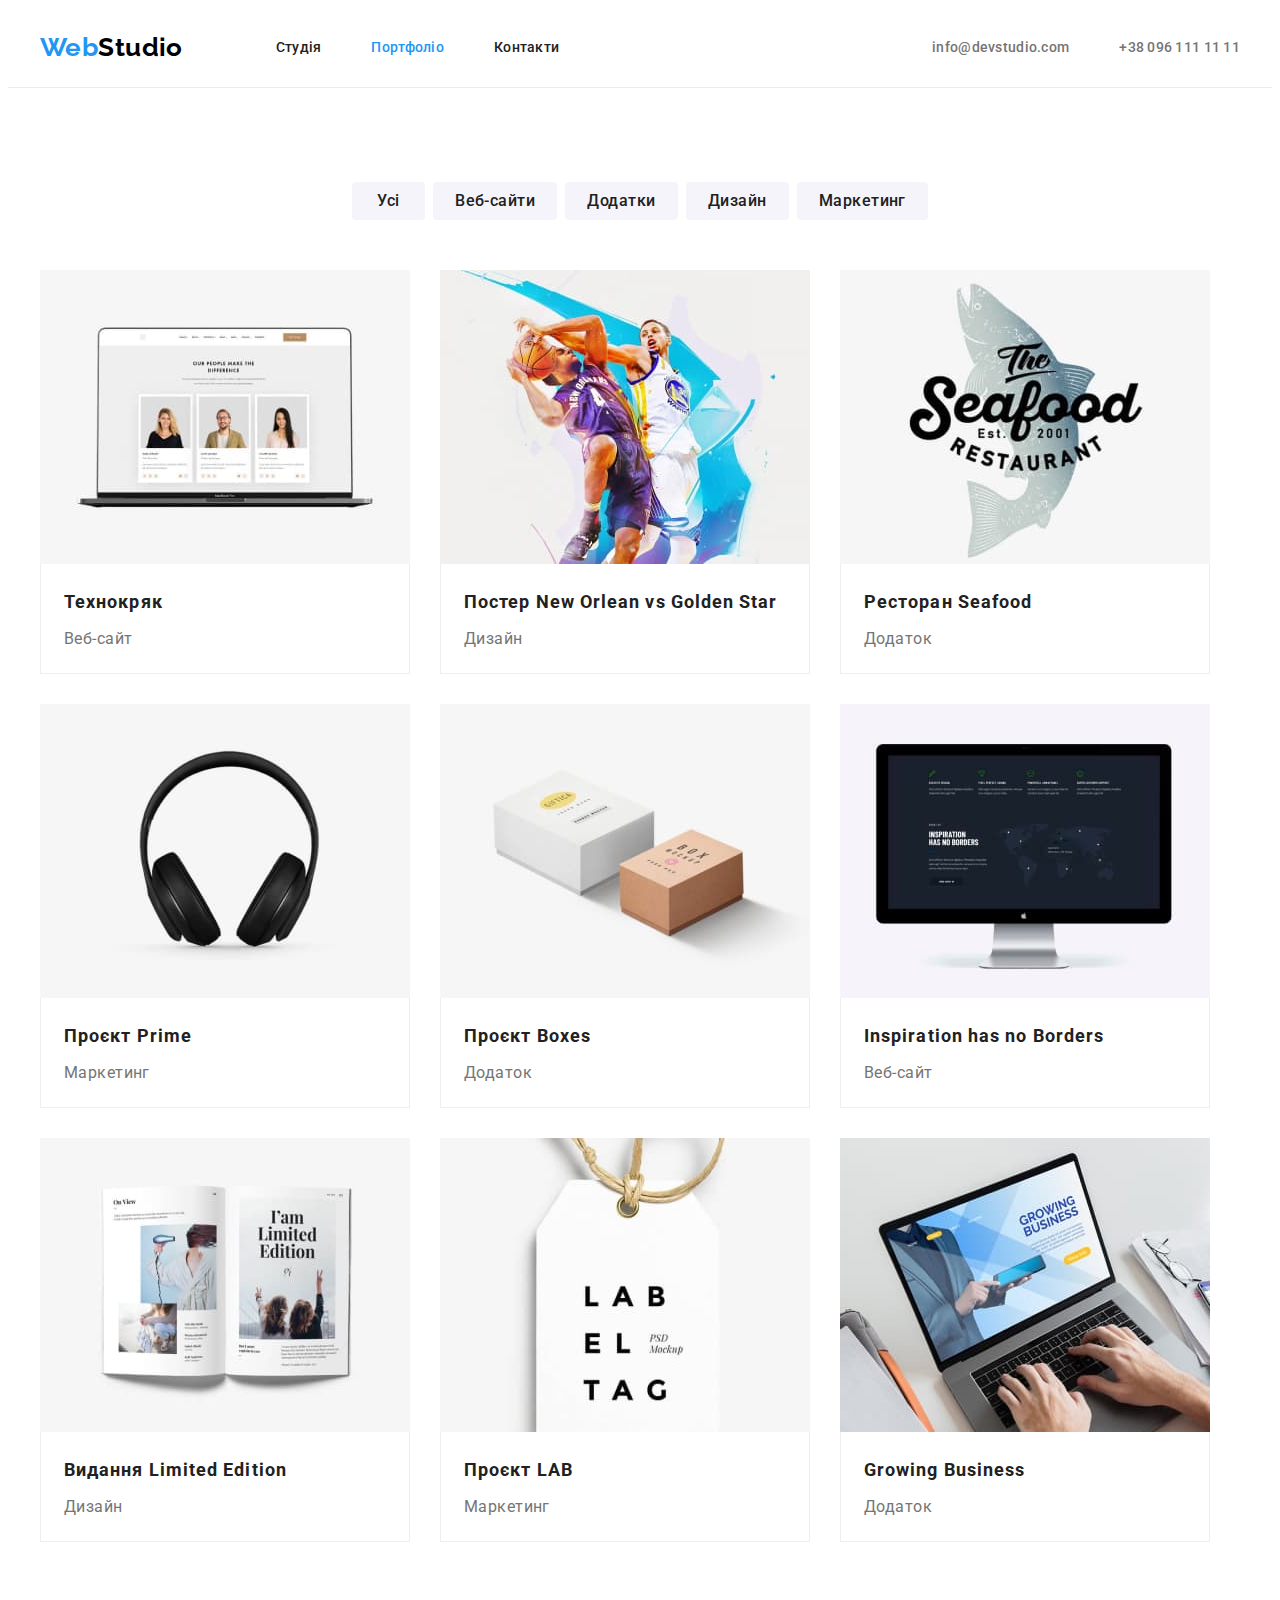
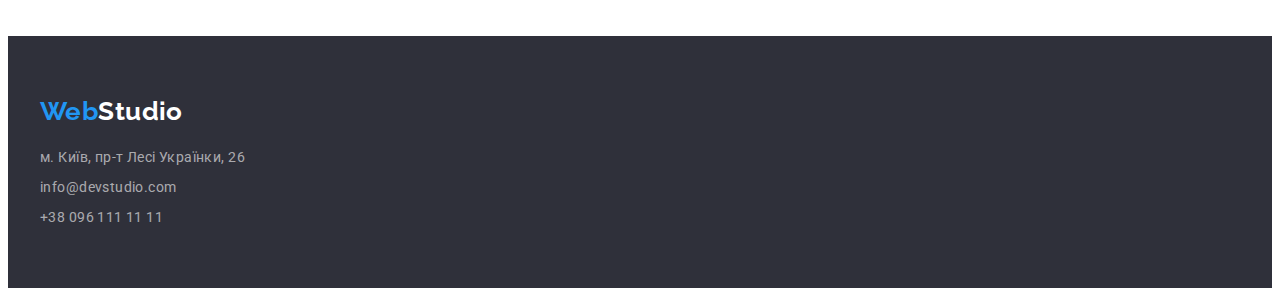
==== portfolio.html @ bfa60192 "Initial commit" ====
<!DOCTYPE html>
<html lang="uk">
  <head>
    <meta charset="UTF-8" />
    <meta http-equiv="X-UA-Compatible" content="IE=edge" />
    <meta name="viewport" content="width=device-width, initial-scale=1.0" />
    <title>WebStudio</title>

    <link
      rel="stylesheet"
      href="https://cdnjs.cloudflare.com/ajax/libs/modern-normalize/1.1.0/modern-normalize.min.css"
      integrity="sha512-wpPYUAdjBVSE4KJnH1VR1HeZfpl1ub8YT/NKx4PuQ5NmX2tKuGu6U/JRp5y+Y8XG2tV+wKQpNHVUX03MfMFn9Q=="
      crossorigin="anonymous"
      referrerpolicy="no-referrer"
    />

    <link rel="preconnect" href="https://fonts.googleapis.com" />
    <link rel="preconnect" href="https://fonts.gstatic.com" crossorigin />
    <link
      href="https://fonts.googleapis.com/css2?family=Raleway:wght@700&family=Roboto:wght@400;500;700;900&display=swap"
      rel="stylesheet"
    />

    <link rel="stylesheet" href="./css/styles.css" />
  </head>
  <body>
    <!-- Header -->
    <header class="header">
      <div class="container">
        <a href="./index.html" class="logo link"
          ><span class="logo-brand-color">Web</span><span class="logo-black-color">Studio</span></a
        >

        <nav class="site-nav">
          <ul class="site-nav-list list">
            <li class="site-nav-item"><a href="./index.html" class="link">Студія</a></li>
            <li class="site-nav-item">
              <a href="./portfolio.html" class="link current">Портфоліо</a>
            </li>
            <li class="site-nav-item"><a href="" class="link">Контакти</a></li>
          </ul>
        </nav>

        <ul class="auth-nav list">
          <li class="auth-nav-item">
            <a href="mailto:info@devstudio.com" class="link">info@devstudio.com</a>
          </li>
          <li class="auth-nav-item">
            <a href="tel:+380961111111" class="link">+38 096 111 11 11</a>
          </li>
        </ul>
      </div>
    </header>

    <!-- Main -->
    <main>
      <!-- Portfolio -->
      <section class="portfolio section">
        <div class="portfolio-container container">
          <!-- Hidden header -->
          <h1 class="portfolio-title visually-hidden">Наші проекти</h1>
          <!-- Hidden header -->
          <ul class="list portfolio-btn-container">
            <li class="portfolio-btn-item">
              <button type="button" class="portfolio-btn button">Усі</button>
            </li>
            <li class="portfolio-btn-item">
              <button type="button" class="portfolio-btn button">Веб-сайти</button>
            </li>
            <li class="portfolio-btn-item">
              <button type="button" class="portfolio-btn button">Додатки</button>
            </li>
            <li class="portfolio-btn-item">
              <button type="button" class="portfolio-btn button">Дизайн</button>
            </li>
            <li class="portfolio-btn-item">
              <button type="button" class="portfolio-btn button">Маркетинг</button>
            </li>
          </ul>
          <ul class="list cards-set">
            <li class="cards-set-item">
              <a href="" class="link">
                <img
                  src="./images/portfolio-project-1.jpg"
                  alt="Презентація членів команди на екрані ноутбуку"
                  width="370"
                  height="294"
                  class="potfolio-img"
                />
                <div class="portfolio-content">
                  <h2 class="portfolio-subtitle">Технокряк</h2>
                  <p class="portfolio-text">Веб-сайт</p>
                </div>
              </a>
            </li>
            <li class="cards-set-item">
              <a href="" class="link">
                <img
                  src="./images/portfolio-project-2.jpg"
                  alt="Баскетболисти"
                  width="370"
                  height="294"
                  class="potfolio-img"
                />
                <div class="portfolio-content">
                  <h2 class="portfolio-subtitle">Постер New Orlean vs Golden Star</h2>
                  <p class="portfolio-text">Дизайн</p>
                </div>
              </a>
            </li>
            <li class="cards-set-item">
              <a href="" class="link">
                <img
                  src="./images/portfolio-project-3.jpg"
                  alt="Акула та назва ресторану"
                  width="370"
                  height="294"
                  class="potfolio-img"
                />
                <div class="portfolio-content">
                  <h2 class="portfolio-subtitle">Ресторан Seafood</h2>
                  <p class="portfolio-text">Додаток</p>
                </div>
              </a>
            </li>
            <li class="cards-set-item">
              <a href="" class="link">
                <img
                  src="./images/portfolio-project-4.jpg"
                  alt="Навушники"
                  width="370"
                  height="294"
                  class="potfolio-img"
                />
                <div class="portfolio-content">
                  <h2 class="portfolio-subtitle">Проєкт Prime</h2>
                  <p class="portfolio-text">Маркетинг</p>
                </div>
              </a>
            </li>
            <li class="cards-set-item">
              <a href="" class="link">
                <img
                  src="./images/portfolio-project-5.jpg"
                  alt="Дві коробки різного кольору"
                  width="370"
                  height="294"
                  class="potfolio-img"
                />
                <div class="portfolio-content">
                  <h2 class="portfolio-subtitle">Проєкт Boxes</h2>
                  <p class="portfolio-text">Додаток</p>
                </div>
              </a>
            </li>
            <li class="cards-set-item">
              <a href="" class="link">
                <img
                  src="./images/portfolio-project-6.jpg"
                  alt="Монітор із включеною презентацією"
                  width="370"
                  height="294"
                  class="potfolio-img"
                />
                <div class="portfolio-content">
                  <h2 class="portfolio-subtitle">Inspiration has no Borders</h2>
                  <p class="portfolio-text">Веб-сайт</p>
                </div>
              </a>
            </li>
            <li class="cards-set-item">
              <a href="" class="link">
                <img
                  src="./images/portfolio-project-7.jpg"
                  alt="Відкритий журнал"
                  width="370"
                  height="294"
                  class="potfolio-img"
                />
                <div class="portfolio-content">
                  <h2 class="portfolio-subtitle">Видання Limited Edition</h2>
                  <p class="portfolio-text">Дизайн</p>
                </div>
              </a>
            </li>
            <li class="cards-set-item">
              <a href="" class="link">
                <img
                  src="./images/portfolio-project-8.jpg"
                  alt="Етикетка із назвою бренда"
                  width="370"
                  height="294"
                  class="potfolio-img"
                />
                <div class="portfolio-content">
                  <h2 class="portfolio-subtitle">Проєкт LAB</h2>
                  <p class="portfolio-text">Маркетинг</p>
                </div>
              </a>
            </li>
            <li class="cards-set-item">
              <a href="" class="link">
                <img
                  src="./images/portfolio-project-9.jpg"
                  alt="Людина працює за ноутбуком"
                  width="370"
                  height="294"
                  class="potfolio-img"
                />
                <div class="portfolio-content">
                  <h2 class="portfolio-subtitle">Growing Business</h2>
                  <p class="portfolio-text">Додаток</p>
                </div>
              </a>
            </li>
          </ul>
        </div>
      </section>
    </main>

    <!-- Footer -->

    <footer class="footer">
      <div class="container">
        <a href="./index.html" class="logo link footer-logo"
          ><span class="logo-brand-color">Web</span><span class="logo-white-color">Studio</span></a
        >
        <address class="address">
          <ul class="list">
            <li class="address-item">
              <a
                href="https://goo.gl/maps/5fsfiBMW47e9YTmSA"
                target="_blank"
                rel="noopener noreferrer nofollow"
                class="link"
                >м. Київ, пр-т Лесі Українки, 26</a
              >
            </li>
            <li class="address-item">
              <a href="mailto:info@devstudio.com" class="link">info@devstudio.com</a>
            </li>
            <li class="address-item">
              <a href="tel:+380961111111" class="link">+38 096 111 11 11</a>
            </li>
          </ul>
        </address>
      </div>
    </footer>
  </body>
</html>
---- css/styles.css ----
:root {
    --primary-color: #757575;
    --secondary-color: #212121;
    --brand-color: #2196F3;
    --logo-primary-color: #000000;
    --logo-secondary-color: #FFFFFF;
    --address-footer-color: rgba(255, 255, 255, 0.6);
    --hero-and-footer-background-color: #2F303A;
    --hero-btn-backhround-hover: #188CE8;
    --portfolio-btn-background-color: #F5F4FA;
    --primary-font-family: 'Roboto',
        sans-serif;
    --logo-font-family: 'Raleway',
        sans-serif;
    --indent: 30px;
    --cards-in-row: 3;
}

/* General */

/* Reset */

h1, h2, h3, h4, h5, h6, p {
    margin: 0;
    padding: 0;
}

.link {
    text-decoration: none;
    color: currentColor;
    display: block;
}

.list {
    display: block;
    list-style: none;
    margin: 0;
    padding: 0;
}

img {
    display: block;
    /* max-width: 100%;
    height: auto; */
}

/* END Reset */

body {
    color: var(--primary-color);

    font-family: var(--primary-font-family);
    font-size: 14px;
    letter-spacing: 0.03em;
}

.container {
    width: 1200px;
    padding-left: 15px;
    padding-right: 15px;
    margin-left: auto;
    margin-right: auto;
}

.section {
    padding: 94px 0;
}

.button {
    cursor: pointer;
    border-radius: 4px;
}

.visually-hidden {
    color: rgba(0, 0, 0, 0);
    position: absolute;
    width: 1px;
    height: 1px;
    margin: -1px;
    border: 0;
    padding: 0;
    white-space: nowrap;
    clip-path: inset(100%);
    clip: rect(0 0 0 0);
    overflow: hidden;
}

.cards-set {
    display: flex;
    flex-wrap: wrap;
    gap: var(--indent);
}

.cards-set-item {
   flex-basis: calc((100% - (var(--indent) * (var(--cards-in-row) -1 ))) / var(--cards-in-row));
}


/* logo */

.logo {
    font-family: var(--logo-font-family);
    font-weight: 700;
    font-size: 26px;
    line-height: 1.19;
}

.logo-brand-color {
    color: var(--brand-color);
}

.logo-black-color {
    color: var(--logo-primary-color)
}

.logo-white-color {
    color: var(--logo-secondary-color)
}

/* Header */

.header > .container {
    display: flex;
    align-items: center;
}

.header .logo {
    margin-right: 93px;
}

.site-nav {
    display: flex;
}

.auth-nav {
    display: flex;
    margin-left: auto;
}

.site-nav-list {
    display: flex;
}

.site-nav-item:not(:last-child), 
.auth-nav-item:not(:last-child) {
    margin-right: 50px;
}


.header {
    border-bottom: 1px solid #ECECEC;
}

.header .link {
    /* 1 px для нижнього паддінга додається рамкою хедера */
    padding: 24px 0 24px 0; 
}

.site-nav .link{
    color: var(--secondary-color);

    font-weight: 500;
    font-size: 14px;
    line-height: 1.42;
    letter-spacing: 0.02em;
}

.site-nav .current {
    color: var(--brand-color)
}

.auth-nav .link {
    color: inherit;

    font-weight: 500;
    font-size: 14px;
    line-height: 1.42;
    letter-spacing: 0.02em;
}

.site-nav .link:hover,
.site-nav .link:focus,
.auth-nav .link:hover,
.auth-nav .link:focus {
    color: var(--brand-color);
}

/* Hero */

.hero,
.footer {
    background-color: var(--hero-and-footer-background-color);
}

.hero.section {
    padding: 200px 0;
    text-align: center;
}

.hero-title {
    margin-bottom: 30px;

    color: var(--logo-secondary-color);

    font-weight: 900;
    font-size: 44px;
    line-height: 1.36;
    letter-spacing: 0.06em;
    text-transform: uppercase;
}

.hero-btn {
    padding: 10px 32px;
    border-width: 0;
    min-width: 216px;
    min-height: 50px;

    color: var(--logo-secondary-color);
    background-color: var(--brand-color);

    font-family: inherit;
    font-weight: 700;
    font-size: 16px;
    line-height: 1.88;
    text-align: center;
    letter-spacing: 0.06em;
}

.hero-btn:hover,
.hero-btn:focus {
    background-color: var(--hero-btn-backhround-hover);
}

/* index.html -> h2 */

.features-title,
.activities-title,
.team-title {
margin-bottom: 50px;

color: var(--secondary-color);

font-weight: 700;
font-size: 36px;
line-height: 1.17;
text-align: center;
}

/* Features */

.features-container {
    display: flex;
}

.features-item {
    width: 270px;
}

.features-item:not(:last-child) {
    margin-right: 30px;
}

.features-subtitle {
    margin-bottom: 10px;

    color: var(--secondary-color);

    font-weight: 700;
    font-size: 14px;
    line-height: 1.17;
    text-transform: uppercase;
}

.features-text {
    line-height: 1.71;
}

/* Our activities */

.activities.section {
    padding-top: 0;
}


/* Our team */

.team.section {
    background-color: #F5F4FA;
    --cards-in-row: 4;

}

.team-subtitle {
    margin-bottom: 10px;

    color: var(--secondary-color);

    font-weight: 500;
    font-size: 16px;
    line-height: 1.18;
    text-align: center;
}

.team-text {
    font-size: 16px;
    line-height: 1.19;
    text-align: center;
}

.team-content {
    padding-top: 30px;
    padding-bottom: 30px;

    background-color: var(--logo-secondary-color);
}

/* footer */

.footer {
    padding: 60px 0;
}

.footer-logo {
    margin-bottom: 20px;
}

/* address */

.address .link {
    color: var(--address-footer-color); 

    font-style: normal;
}

.address .link:hover,
.address .link:focus {
    color: var(--logo-secondary-color);
}

.address-item {
    line-height: 1.5;
}

.address-item:not(:last-child) {
    margin-bottom: 9px;
}

/* Portfolio */

.portfolio-title {
    color: var(--secondary-color);
    
    font-weight: 700;
    font-size: 36px;
    line-height: 1.17;
    text-align: center;
}

.portfolio-content {
    padding: 20px 23px 19px;

    border-right: solid #EEEEEE;
    border-left: solid #EEEEEE;
    border-bottom: solid #EEEEEE;
    border-right-width: 1px;
    border-left-width: 1px;
    border-bottom-width: 1px;
}

.portfolio-btn-container {
    display: flex;
    justify-content: center;

    /* padding-bottom: 16px; */
    margin-bottom: 50px;
    }

.portfolio-subtitle {
    margin-bottom: 4px;

    color: var(--secondary-color);

    font-weight: 700;
    font-size: 18px;
    line-height: 2;
    letter-spacing: 0.06em;
}

.portfolio-text {
    color: var(--primary-color);

    font-size: 16px;
    line-height: 1.88;  
}

/* Portfolio - buttons */

.portfolio-btn {
    padding: 6px 22px;
    
    min-height: 38px;
    min-width: 73px;
    border: none;

    color: var(--secondary-color);
    background-color: var(--portfolio-btn-background-color);

    font-family: inherit;
    font-style: normal;
    font-weight: 500;
    font-size: 16px;
    line-height: 1.62;
    text-align: center;
    letter-spacing: 0.03em;
}

.portfolio-btn-item:not(:last-child) {
    margin-right: 8px;
}


.portfolio-btn:hover,
.portfolio-btn:focus {
    color: var(--logo-secondary-color);
    background-color: var(--brand-color);
}
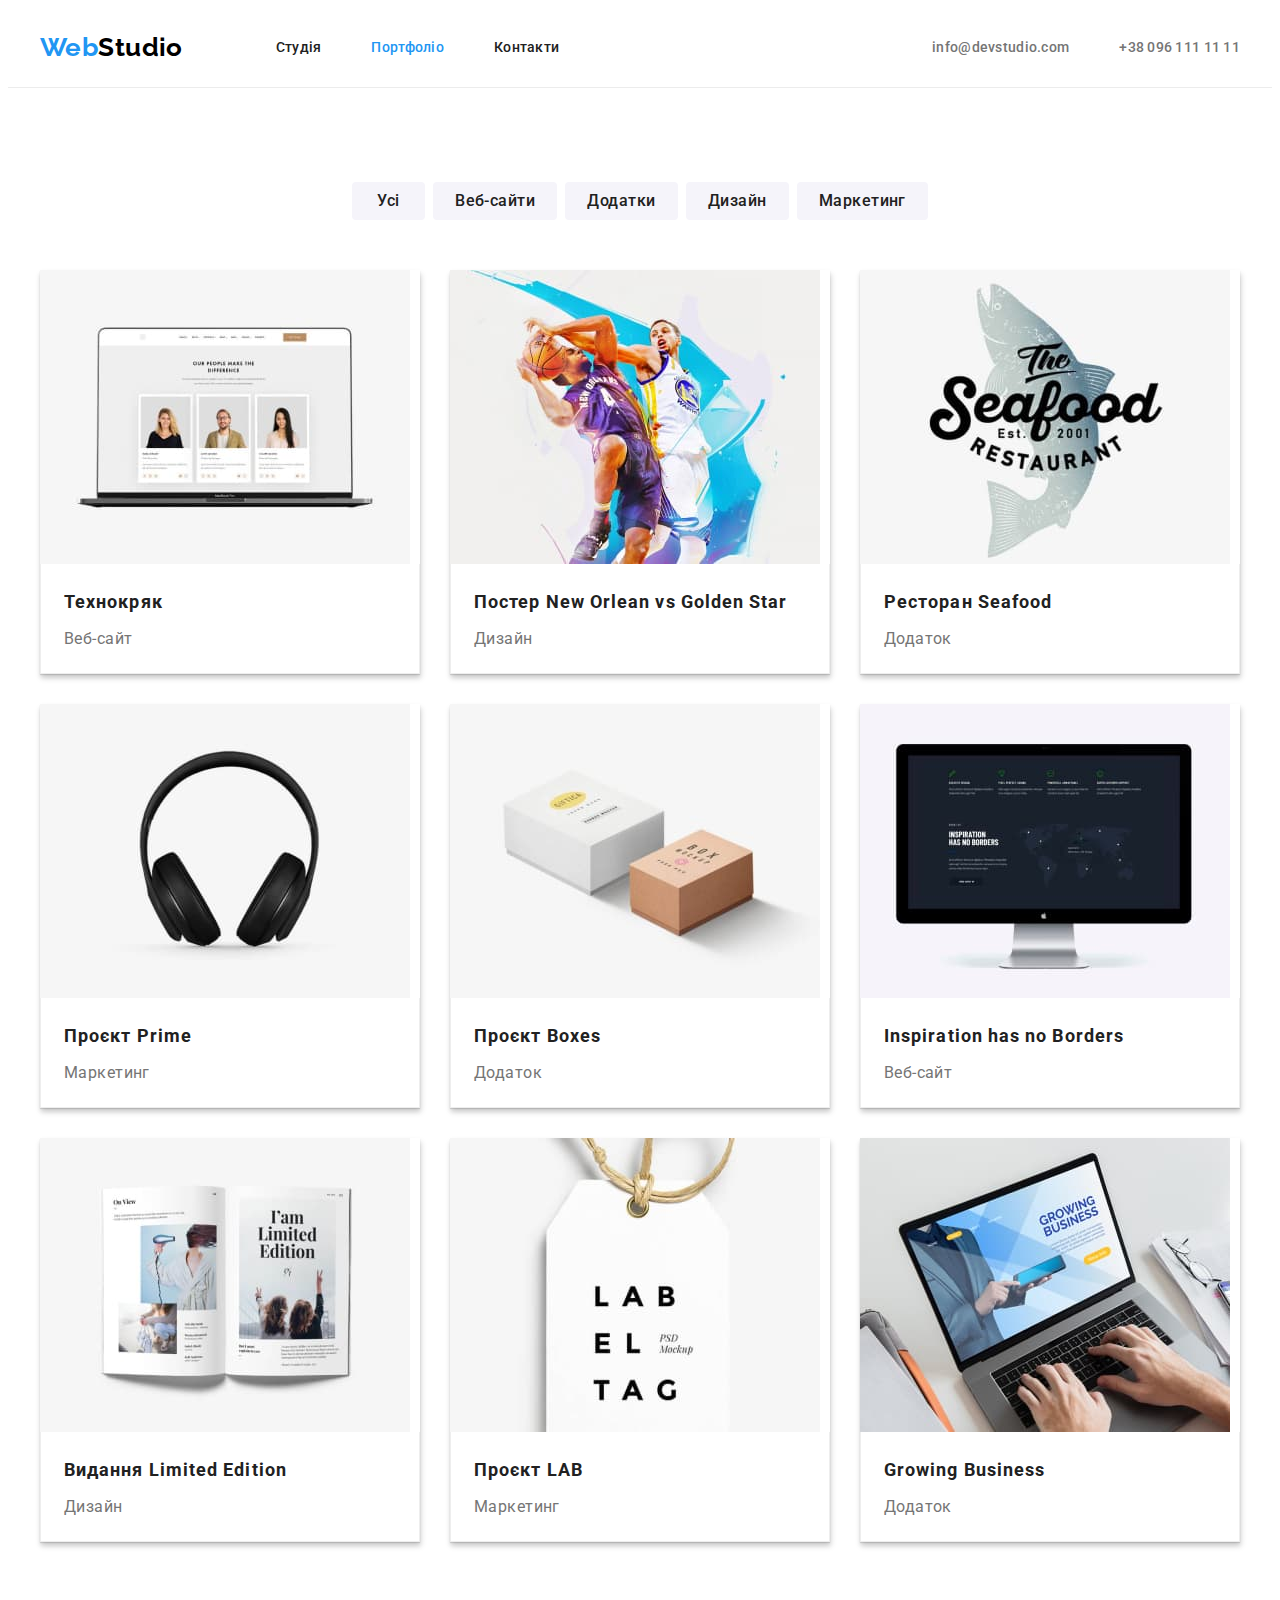
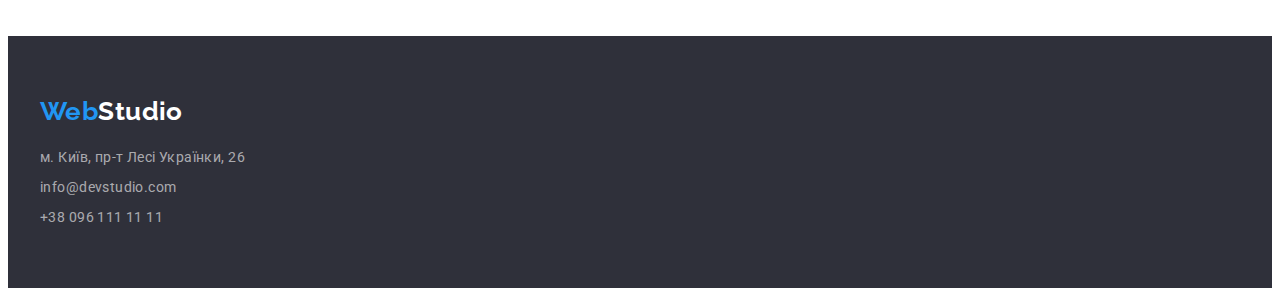
==== commit cb62fcd2: "add placeholders for sociaal links" ====
--- a/portfolio.html
+++ b/portfolio.html
@@ -78,7 +78,7 @@
             </li>
           </ul>
           <ul class="list cards-set">
-            <li class="cards-set-item">
+            <li class="portfolio-card cards-set-item">
               <a href="" class="link">
                 <img
                   src="./images/portfolio-project-1.jpg"
@@ -93,7 +93,7 @@
                 </div>
               </a>
             </li>
-            <li class="cards-set-item">
+            <li class="portfolio-card cards-set-item">
               <a href="" class="link">
                 <img
                   src="./images/portfolio-project-2.jpg"
@@ -108,7 +108,7 @@
                 </div>
               </a>
             </li>
-            <li class="cards-set-item">
+            <li class="portfolio-card cards-set-item">
               <a href="" class="link">
                 <img
                   src="./images/portfolio-project-3.jpg"
@@ -123,7 +123,7 @@
                 </div>
               </a>
             </li>
-            <li class="cards-set-item">
+            <li class="portfolio-card cards-set-item">
               <a href="" class="link">
                 <img
                   src="./images/portfolio-project-4.jpg"
@@ -138,7 +138,7 @@
                 </div>
               </a>
             </li>
-            <li class="cards-set-item">
+            <li class="portfolio-card cards-set-item">
               <a href="" class="link">
                 <img
                   src="./images/portfolio-project-5.jpg"
@@ -153,7 +153,7 @@
                 </div>
               </a>
             </li>
-            <li class="cards-set-item">
+            <li class="portfolio-card cards-set-item">
               <a href="" class="link">
                 <img
                   src="./images/portfolio-project-6.jpg"
@@ -168,7 +168,7 @@
                 </div>
               </a>
             </li>
-            <li class="cards-set-item">
+            <li class="portfolio-card cards-set-item">
               <a href="" class="link">
                 <img
                   src="./images/portfolio-project-7.jpg"
@@ -183,7 +183,7 @@
                 </div>
               </a>
             </li>
-            <li class="cards-set-item">
+            <li class="portfolio-card cards-set-item">
               <a href="" class="link">
                 <img
                   src="./images/portfolio-project-8.jpg"
@@ -198,7 +198,7 @@
                 </div>
               </a>
             </li>
-            <li class="cards-set-item">
+            <li class="portfolio-card cards-set-item">
               <a href="" class="link">
                 <img
                   src="./images/portfolio-project-9.jpg"
--- a/css/styles.css
+++ b/css/styles.css
@@ -8,6 +8,10 @@
     --hero-and-footer-background-color: #2F303A;
     --hero-btn-backhround-hover: #188CE8;
     --portfolio-btn-background-color: #F5F4FA;
+    --team-section-bg-color: #F5F4FA;
+    --team-card-bg-color: #ffffff;
+    --portfolio-card-bg-color: #ffffff;
+    --portfolio-content-border-color: #EEEEEE;
     --primary-font-family: 'Roboto',
         sans-serif;
     --logo-font-family: 'Raleway',
@@ -40,8 +44,8 @@
 
 img {
     display: block;
-    /* max-width: 100%;
-    height: auto; */
+    max-width: 100%;
+    height: auto;
 }
 
 /* END Reset */
@@ -92,7 +96,7 @@
 }
 
 .cards-set-item {
-   flex-basis: calc((100% - (var(--indent) * (var(--cards-in-row) -1 ))) / var(--cards-in-row));
+   flex-basis: calc((100% - (var(--indent) * (var(--cards-in-row) - 1))) / (var(--cards-in-row)));
 }
 
 
@@ -185,17 +189,50 @@
     color: var(--brand-color);
 }
 
+.auth-nav-mail, 
+.auth-nav-tel {
+    display: inline-flex;
+    align-items: center;
+}
+
+.auth-nav-mail::before {
+    content: '';
+    width: 16px;
+    height: 12px;
+    margin-right: 10px;
+    background-image: url('../images/header-icon-envelope.svg');
+}
+
+.auth-nav-tel::before {
+    content: '';
+    width: 10px;
+    height: 16px;
+    margin-right: 10px;
+    background-image: url('../images/header-icon-smartphone.svg');
+}
+
 /* Hero */
 
-.hero,
+
 .footer {
     background-color: var(--hero-and-footer-background-color);
 }
 
-.hero.section {
+.hero.section {    
     padding: 200px 0;
     text-align: center;
-}
+    
+    height: 600px;
+    max-width: 1600px;
+    margin-left: auto;
+    margin-right: auto;
+    background-image: linear-gradient(rgba(47, 48, 58, 0.4),
+                rgba(47, 48, 58, 0.4)), url('../images/hero-bg-img.jpg');
+    background-repeat: no-repeat;
+    background-position: center;
+
+}
+
 
 .hero-title {
     margin-bottom: 30px;
@@ -235,7 +272,8 @@
 
 .features-title,
 .activities-title,
-.team-title {
+.team-title, 
+.clients-title {
 margin-bottom: 50px;
 
 color: var(--secondary-color);
@@ -260,6 +298,34 @@
     margin-right: 30px;
 }
 
+.features-item::before {
+    display: flex;
+    content: '';
+    height: 120px;
+    margin-bottom: 30px;
+    background-color: #F5F4FA;
+    border-radius: 4px;
+    background-repeat: no-repeat;
+    background-position: center;
+}
+
+.features-item-details::before {
+    background-image: url(../images/features-icon-antenna.svg);
+}
+
+.features-item-punctuality::before {
+    background-image: url(../images/features-icon-clock.svg);
+}
+
+.features-item-planning::before {
+    background-image: url(../images/features-icon-diagram.svg);
+}
+
+.features-item-technology::before {
+    background-image: url(../images/features-icon-astronaut.svg);
+}
+
+
 .features-subtitle {
     margin-bottom: 10px;
 
@@ -285,9 +351,15 @@
 /* Our team */
 
 .team.section {
-    background-color: #F5F4FA;
+    background-color: var(--team-section-bg-color);
     --cards-in-row: 4;
 
+}
+
+.team-card {
+    background-color: var(--team-card-bg-color);
+    box-shadow: 0px 1px 3px rgba(0, 0, 0, 0.12), 0px 1px 1px rgba(0, 0, 0, 0.14), 0px 2px 1px rgba(0, 0, 0, 0.2);
+    border-radius: 0px 0px 4px 4px;
 }
 
 .team-subtitle {
@@ -297,23 +369,82 @@
 
     font-weight: 500;
     font-size: 16px;
-    line-height: 1.18;
+    line-height: calc(19 / 16);
     text-align: center;
 }
 
 .team-text {
     font-size: 16px;
-    line-height: 1.19;
+    line-height: calc(19 / 16);
     text-align: center;
+    margin-bottom: 16px;
 }
 
 .team-content {
-    padding-top: 30px;
-    padding-bottom: 30px;
-
+    padding: 30px 32px;
+    border-radius: 0px 0px 4px 4px;
     background-color: var(--logo-secondary-color);
 }
 
+.team .social-list {
+    display: flex;
+    justify-content: space-between;
+}
+
+.social-list-item {
+    width: 44px;
+    height: 44px;
+    outline: 1px solid red;
+}
+
+/* Clients */
+
+.clients.section {
+    --cards-in-row: 6;
+}
+
+.cliens-item {
+    display: flex;
+    justify-content: center;
+    align-items: center;
+    height: 92px;
+    border: 1px solid #AFB1B8;
+    border-radius: 4px;
+    /* outline: 1px solid red; */
+} 
+
+.clients .link {
+    display: block;
+    width: 100%;
+    height: 100%;    
+    padding: 16px 32px;
+    background-position: center;
+    background-repeat: no-repeat;
+}
+
+.clients .logo-1 {
+    background-image: url('../images/clients-icon-logo-1.svg');
+}
+
+.clients .logo-2 {
+    background-image: url('../images/clients-icon-logo-2.svg');
+}
+
+.clients .logo-3 {
+    background-image: url('../images/clients-icon-logo-3.svg');
+}
+
+.clients .logo-4 {
+    background-image: url('../images/clients-icon-logo-4.svg');
+}
+
+.clients .logo-5 {
+    background-image: url('../images/clients-icon-logo-5.svg');
+}
+
+.clients .logo-6 {
+    background-image: url('../images/clients-icon-logo-6.svg');
+}
 /* footer */
 
 .footer {
@@ -346,6 +477,11 @@
 }
 
 /* Portfolio */
+
+.portfolio-card {
+    background: var(--portfolio-card-bg-color);
+    box-shadow: 0px 1px 1px rgba(0, 0, 0, 0.12), 0px 4px 4px rgba(0, 0, 0, 0.06), 1px 4px 6px rgba(0, 0, 0, 0.16);
+}
 
 .portfolio-title {
     color: var(--secondary-color);
@@ -359,19 +495,15 @@
 .portfolio-content {
     padding: 20px 23px 19px;
 
-    border-right: solid #EEEEEE;
-    border-left: solid #EEEEEE;
-    border-bottom: solid #EEEEEE;
-    border-right-width: 1px;
-    border-left-width: 1px;
-    border-bottom-width: 1px;
+    border-right: 1px solid var(--portfolio-content-border-color);
+    border-bottom: 1px solid var(--portfolio-content-border-color);
+    border-left: 1px solid var(--portfolio-content-border-color);
 }
 
 .portfolio-btn-container {
     display: flex;
     justify-content: center;
 
-    /* padding-bottom: 16px; */
     margin-bottom: 50px;
     }
 
@@ -382,7 +514,7 @@
 
     font-weight: 700;
     font-size: 18px;
-    line-height: 2;
+    line-height: calc(36 / 18);
     letter-spacing: 0.06em;
 }
 
@@ -390,7 +522,7 @@
     color: var(--primary-color);
 
     font-size: 16px;
-    line-height: 1.88;  
+    line-height: calc(30 / 16);  
 }
 
 /* Portfolio - buttons */
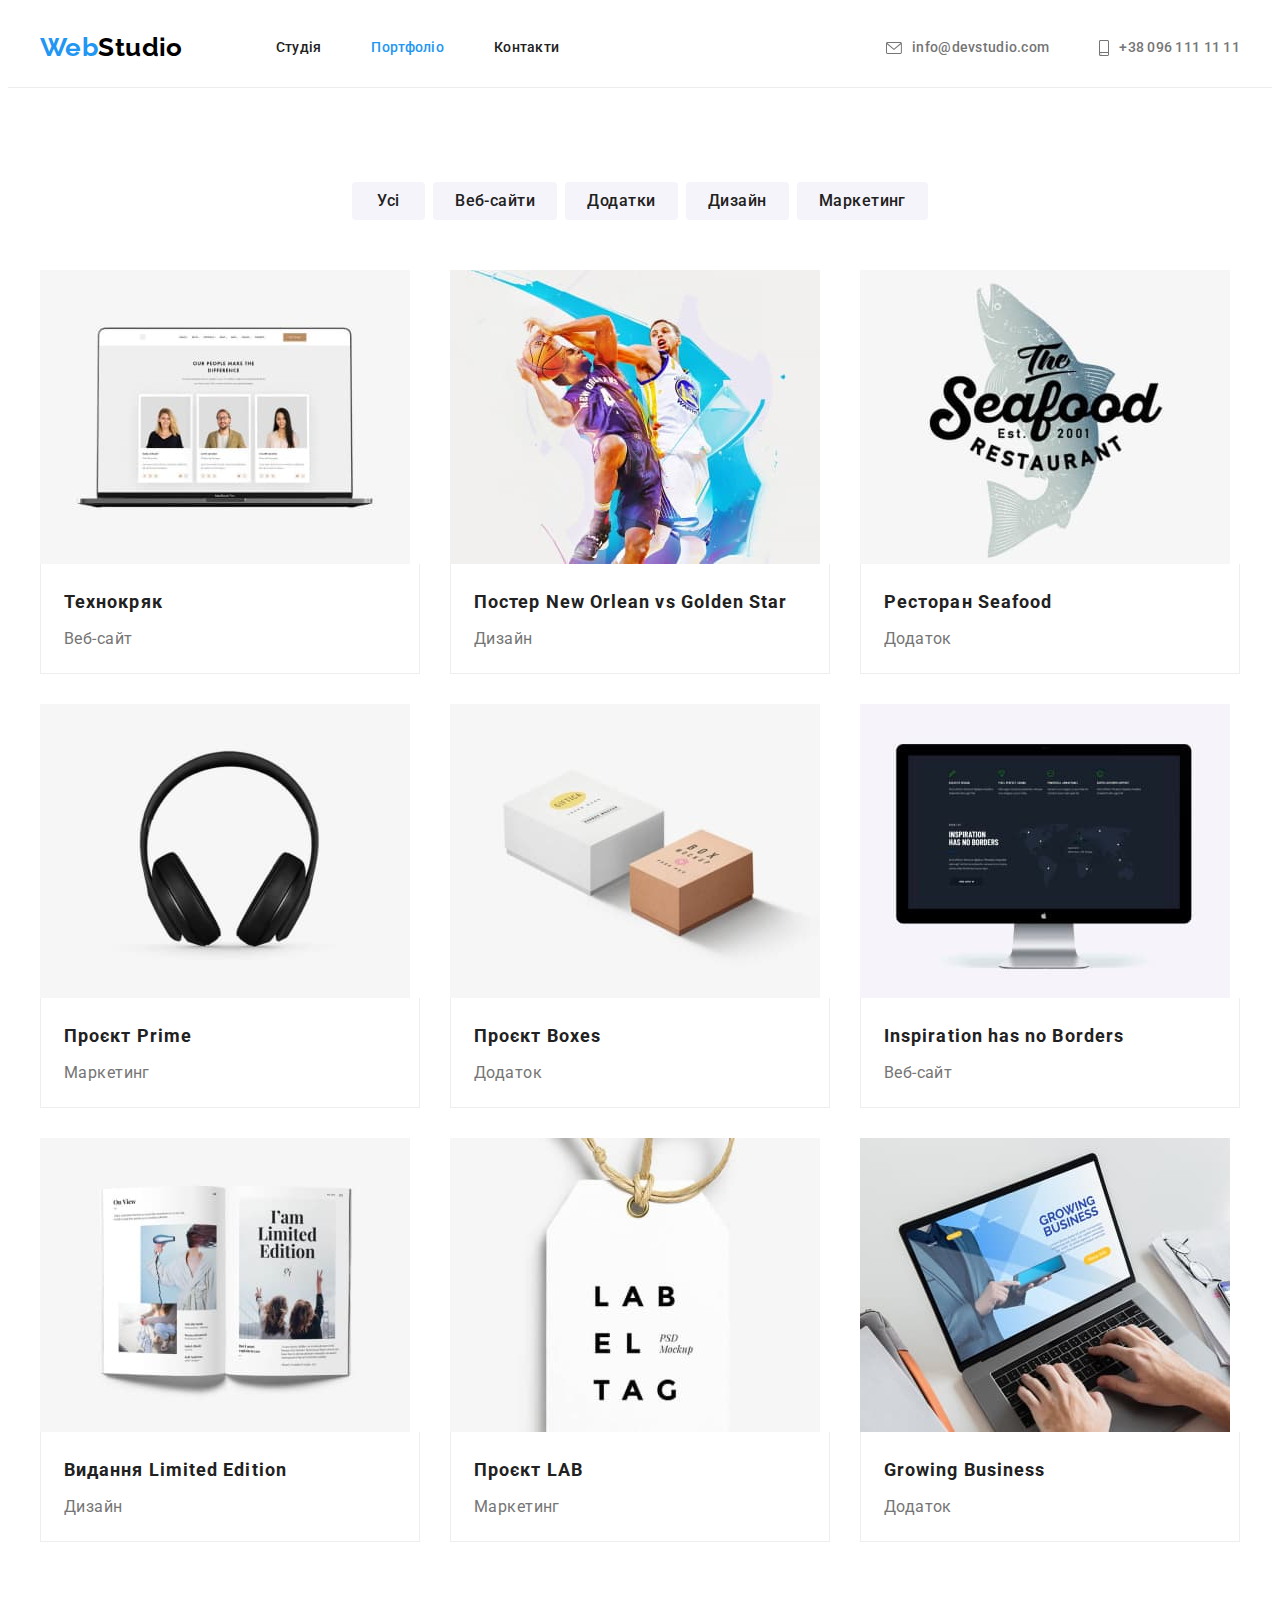
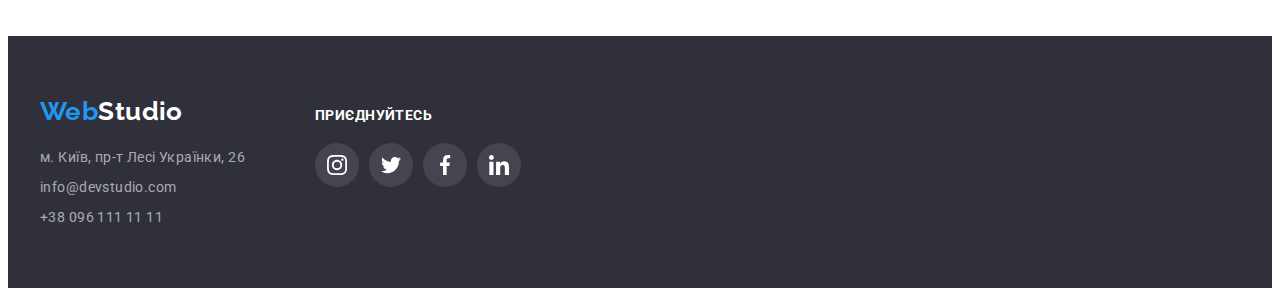
==== commit 623902df: "fix footer and delete comments" ====
--- a/portfolio.html
+++ b/portfolio.html
@@ -43,10 +43,20 @@
 
         <ul class="auth-nav list">
           <li class="auth-nav-item">
-            <a href="mailto:info@devstudio.com" class="link">info@devstudio.com</a>
+            <a href="mailto:info@devstudio.com" class="link auth-nav-mail">
+              <svg class="header-mail" width="16" height="12">
+                <use href="./images/icons.svg#icon-envelope"></use>
+              </svg>
+              info@devstudio.com</a
+            >
           </li>
           <li class="auth-nav-item">
-            <a href="tel:+380961111111" class="link">+38 096 111 11 11</a>
+            <a href="tel:+380961111111" class="link auth-nav-tel">
+              <svg class="header-tel" width="10" height="16">
+                <use href="./images/icons.svg#icon-smartphone"></use>
+              </svg>
+              +38 096 111 11 11</a
+            >
           </li>
         </ul>
       </div>
@@ -221,29 +231,65 @@
     <!-- Footer -->
 
     <footer class="footer">
-      <div class="container">
-        <a href="./index.html" class="logo link footer-logo"
-          ><span class="logo-brand-color">Web</span><span class="logo-white-color">Studio</span></a
-        >
-        <address class="address">
-          <ul class="list">
-            <li class="address-item">
-              <a
-                href="https://goo.gl/maps/5fsfiBMW47e9YTmSA"
-                target="_blank"
-                rel="noopener noreferrer nofollow"
-                class="link"
-                >м. Київ, пр-т Лесі Українки, 26</a
-              >
-            </li>
-            <li class="address-item">
-              <a href="mailto:info@devstudio.com" class="link">info@devstudio.com</a>
-            </li>
-            <li class="address-item">
-              <a href="tel:+380961111111" class="link">+38 096 111 11 11</a>
-            </li>
-          </ul>
-        </address>
+      <div class="container footer-container">
+        <div class="footer-contacts">
+          <a href="./index.html" class="logo link footer-logo"
+            ><span class="logo-brand-color">Web</span
+            ><span class="logo-white-color">Studio</span></a
+          >
+          <address class="address">
+            <ul class="list">
+              <li class="address-item">
+                <a
+                  href="https://goo.gl/maps/5fsfiBMW47e9YTmSA"
+                  target="_blank"
+                  rel="noopener noreferrer nofollow"
+                  class="link"
+                  >м. Київ, пр-т Лесі Українки, 26</a
+                >
+              </li>
+              <li class="address-item">
+                <a href="mailto:info@devstudio.com" class="link">info@devstudio.com</a>
+              </li>
+              <li class="address-item">
+                <a href="tel:+380961111111" class="link">+38 096 111 11 11</a>
+              </li>
+            </ul>
+          </address>
+        </div>
+        <div class="footer-socials">
+          <p class="footer-socials-text">приєднуйтесь</p>
+          <ul class="footer-socials-list list">
+            <li class="footer-socials-item">
+              <a href="" class="footer-socials-link link">
+                <svg class="footer-socials-icon" width="20" height="20">
+                  <use href="./images/icons.svg#icon-instagram"></use>
+                </svg>
+              </a>
+            </li>
+            <li class="footer-socials-item">
+              <a href="" class="footer-socials-link link">
+                <svg class="footer-socials-icon" width="20" height="20">
+                  <use href="./images/icons.svg#icon-twitter"></use>
+                </svg>
+              </a>
+            </li>
+            <li class="footer-socials-item">
+              <a href="" class="footer-socials-link link">
+                <svg class="footer-socials-icon" width="20" height="20">
+                  <use href="./images/icons.svg#icon-facebook"></use>
+                </svg>
+              </a>
+            </li>
+            <li class="footer-socials-item">
+              <a href="" class="footer-socials-link link">
+                <svg class="footer-socials-icon" width="20" height="20">
+                  <use href="./images/icons.svg#icon-linkedin"></use>
+                </svg>
+              </a>
+            </li>
+          </ul>
+        </div>
       </div>
     </footer>
   </body>
--- a/css/styles.css
+++ b/css/styles.css
@@ -12,6 +12,9 @@
     --team-card-bg-color: #ffffff;
     --portfolio-card-bg-color: #ffffff;
     --portfolio-content-border-color: #EEEEEE;
+    --socials-primary-fill: #AFB1B8;
+    --socials-secondary-fill: #ffffff;
+    --socials-footer-bg-fill: rgba(255, 255, 255, 0.1);
     --primary-font-family: 'Roboto',
         sans-serif;
     --logo-font-family: 'Raleway',
@@ -106,7 +109,7 @@
     font-family: var(--logo-font-family);
     font-weight: 700;
     font-size: 26px;
-    line-height: 1.19;
+    line-height: calc(31 / 26);
 }
 
 .logo-brand-color {
@@ -120,6 +123,7 @@
 .logo-white-color {
     color: var(--logo-secondary-color)
 }
+
 
 /* Header */
 
@@ -191,32 +195,18 @@
 
 .auth-nav-mail, 
 .auth-nav-tel {
-    display: inline-flex;
-    align-items: center;
-}
-
-.auth-nav-mail::before {
-    content: '';
-    width: 16px;
-    height: 12px;
+    display: flex;
+    align-items: center;
+}
+
+.header-mail, 
+.header-tel {
+    fill: currentColor;
     margin-right: 10px;
-    background-image: url('../images/header-icon-envelope.svg');
-}
-
-.auth-nav-tel::before {
-    content: '';
-    width: 10px;
-    height: 16px;
-    margin-right: 10px;
-    background-image: url('../images/header-icon-smartphone.svg');
-}
+}
+
 
 /* Hero */
-
-
-.footer {
-    background-color: var(--hero-and-footer-background-color);
-}
 
 .hero.section {    
     padding: 200px 0;
@@ -233,7 +223,6 @@
 
 }
 
-
 .hero-title {
     margin-bottom: 30px;
 
@@ -280,51 +269,26 @@
 
 font-weight: 700;
 font-size: 36px;
-line-height: 1.17;
+line-height: calc(42 / 36);
 text-align: center;
 }
 
+
 /* Features */
 
-.features-container {
-    display: flex;
-}
-
-.features-item {
-    width: 270px;
-}
-
-.features-item:not(:last-child) {
-    margin-right: 30px;
-}
-
-.features-item::before {
-    display: flex;
-    content: '';
+.features.section {
+    --cards-in-row: 4;
+}
+
+.features-icon-container {
+    display: flex;
     height: 120px;
+    justify-content: center;
+    align-items: center;
+    background-color: var(--portfolio-btn-background-color);
+    border-radius: 4px;
     margin-bottom: 30px;
-    background-color: #F5F4FA;
-    border-radius: 4px;
-    background-repeat: no-repeat;
-    background-position: center;
-}
-
-.features-item-details::before {
-    background-image: url(../images/features-icon-antenna.svg);
-}
-
-.features-item-punctuality::before {
-    background-image: url(../images/features-icon-clock.svg);
-}
-
-.features-item-planning::before {
-    background-image: url(../images/features-icon-diagram.svg);
-}
-
-.features-item-technology::before {
-    background-image: url(../images/features-icon-astronaut.svg);
-}
-
+}
 
 .features-subtitle {
     margin-bottom: 10px;
@@ -333,13 +297,14 @@
 
     font-weight: 700;
     font-size: 14px;
-    line-height: 1.17;
+    line-height: calc(16 / 14);
     text-transform: uppercase;
 }
 
 .features-text {
-    line-height: 1.71;
-}
+    line-height: calc(24 / 14);
+}
+
 
 /* Our activities */
 
@@ -388,14 +353,32 @@
 
 .team .social-list {
     display: flex;
-    justify-content: space-between;
-}
-
-.social-list-item {
+    justify-content: center;
+    align-items: center;
+    gap: 10px;
+}
+
+.social-list-link {
+    display: flex;
+    justify-content: center;
+    align-items: center;
     width: 44px;
     height: 44px;
-    outline: 1px solid red;
-}
+    border-radius: 50%;
+    color: var(--socials-primary-fill);
+    background-color: var(--team-card-bg-color);
+}
+
+.social-list-link:hover, 
+.social-list-link:focus {
+    color: var(--socials-secondary-fill);
+    background-color: var(--brand-color);
+}
+
+.social-list-icon {
+    fill: currentColor;
+}
+
 
 /* Clients */
 
@@ -403,57 +386,87 @@
     --cards-in-row: 6;
 }
 
-.cliens-item {
+.clients-logo {
     display: flex;
     justify-content: center;
     align-items: center;
     height: 92px;
     border: 1px solid #AFB1B8;
     border-radius: 4px;
-    /* outline: 1px solid red; */
+    color: var(--socials-primary-fill);
 } 
 
-.clients .link {
-    display: block;
-    width: 100%;
-    height: 100%;    
-    padding: 16px 32px;
-    background-position: center;
-    background-repeat: no-repeat;
-}
-
-.clients .logo-1 {
-    background-image: url('../images/clients-icon-logo-1.svg');
-}
-
-.clients .logo-2 {
-    background-image: url('../images/clients-icon-logo-2.svg');
-}
-
-.clients .logo-3 {
-    background-image: url('../images/clients-icon-logo-3.svg');
-}
-
-.clients .logo-4 {
-    background-image: url('../images/clients-icon-logo-4.svg');
-}
-
-.clients .logo-5 {
-    background-image: url('../images/clients-icon-logo-5.svg');
-}
-
-.clients .logo-6 {
-    background-image: url('../images/clients-icon-logo-6.svg');
-}
+.clients-logo:hover, 
+.clients-logo:focus {
+    color: var(--brand-color);
+}
+
+.clients-icon {
+    fill: currentColor;
+}
+
+
 /* footer */
 
 .footer {
+    background-color: var(--hero-and-footer-background-color);
     padding: 60px 0;
+}
+
+.footer-container {
+    display: flex;
+    gap: 70px;
+    align-items: baseline;
+}
+
+.footer .footer-socials {
+    align-items: baseline;
+}
+
+.footer-socials-list {
+    display: flex;
+    justify-content: center;
+    align-items: center;
+    gap: 10px;
+}
+
+.footer-socials-link {
+    display: flex;
+    justify-content: center;
+    align-items: center;
+    width: 44px;
+    height: 44px;
+    border-radius: 50%;
+    color: var(--socials-secondary-fill);
+    background-color: var(--socials-footer-bg-fill);
+}
+
+.footer-socials-link:hover, 
+.footer-socials-link:focus {
+   background-color: var(--brand-color);
+}
+
+
+.footer-socials-icon {
+    fill: currentColor
 }
 
 .footer-logo {
     margin-bottom: 20px;
 }
+
+.footer-socials-text {
+    margin-bottom: 20px;
+
+    font-weight: 700;
+    font-size: 14px;
+    line-height: calc(16 / 14);
+    letter-spacing: 0.03em;
+    text-transform: uppercase;
+    
+    color: var(--logo-secondary-color);
+}
+
 
 /* address */
 
@@ -476,10 +489,15 @@
     margin-bottom: 9px;
 }
 
+
 /* Portfolio */
 
 .portfolio-card {
     background: var(--portfolio-card-bg-color);
+}
+
+.portfolio-card > .link:hover, 
+.portfolio-card > .link:focus {
     box-shadow: 0px 1px 1px rgba(0, 0, 0, 0.12), 0px 4px 4px rgba(0, 0, 0, 0.06), 1px 4px 6px rgba(0, 0, 0, 0.16);
 }
 
@@ -525,6 +543,7 @@
     line-height: calc(30 / 16);  
 }
 
+
 /* Portfolio - buttons */
 
 .portfolio-btn {
@@ -555,6 +574,7 @@
 .portfolio-btn:focus {
     color: var(--logo-secondary-color);
     background-color: var(--brand-color);
-}
-
-
+    box-shadow: 0px 3px 1px rgba(0, 0, 0, 0.1), 0px 1px 2px rgba(0, 0, 0, 0.08), 0px 2px 2px rgba(0, 0, 0, 0.12);
+}
+
+
